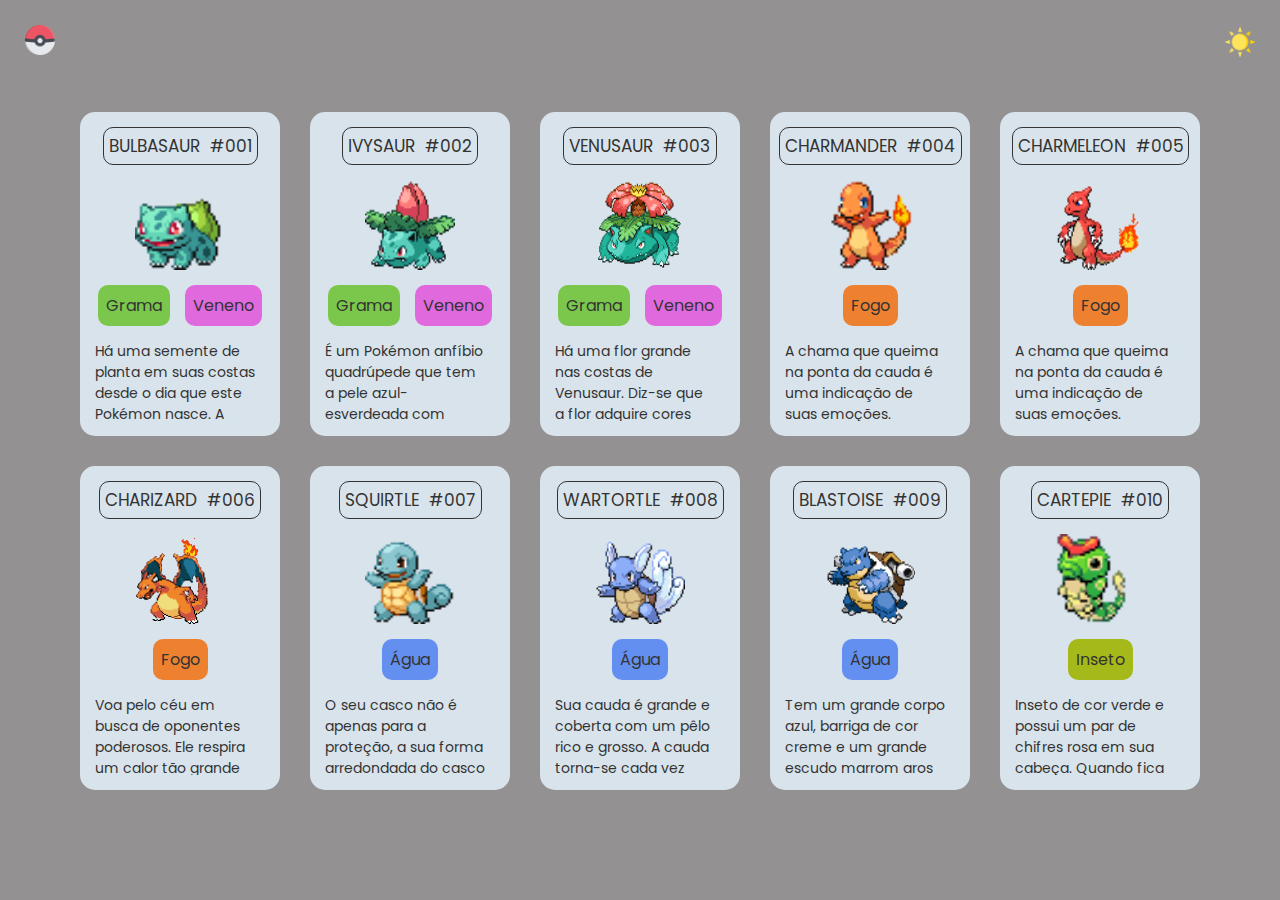
==== projeto-pokemon/index.html @ d2a410bd "Add files via upload" ====
<!DOCTYPE html>
<html lang="pt-br">

<head>
    <meta charset="UTF-8">
    <meta http-equiv="X-UA-Compatible" content="IE=edge">
    <meta name="viewport" content="width=device-width, initial-scale=1.0">
    <link rel="shortcut icon" href="src/imagens/pokedex.ico" type="image/x-icon">
    <!--ctrl + espaço para escolher o .ico-->
    <title>listagem Pokémon</title>
    <link rel="preconnect" href="https://fonts.googleapis.com">
    <link rel="preconnect" href="https://fonts.gstatic.com" crossorigin>
    <link href="https://fonts.googleapis.com/css2?family=Poppins:wght@300;500;800&display=swap" rel="stylesheet">
    
    <link rel="stylesheet" href="./src/css/reset.css"> <!--criei um link para o css-->
    <link rel="stylesheet" href="./src/css/estilos.css">
    <link rel="stylesheet" href="./src/css/scrollbar.css">
</head>

<body>
    <header>
        <a href="#"> <!--link que leva para outra pagina-->
            <img src="./src/imagens/pokeball.png" alt="pokebola" class="logo">
        </a>
        <button id="botao-alterar-tema">
            <img src="./src/imagens/sun.png" alt="imgem do sol" class="imagem-botao">
        </button>
    </header>
    <main>
        <ul class="listagem-pokemon"> <!--lista desordenada, e dentro tem as li-->
            <li class="cartao-pokemon">
                <div class="informacoes">
                    <span>Bulbasaur</span>
                    <span>#001</span>
                </div>

                <img src="./src/imagens/bulbasaur.gif" alt="bulbasaur" class="gif">

                <ul class="tipos">
                    <li class="tipo grama">Grama</li>
                    <li class="tipo veneno">Veneno</li>
                </ul>

                <p class="descricao">Há uma semente de planta em suas costas desde o dia que este Pokémon nasce. A
                    semente cresce lentamente.</p>
            </li>

            <li class="cartao-pokemon">
                <div class="informacoes">
                    <span>Ivysaur</span>
                    <span>#002</span>
                </div>

                <img src="./src/imagens/ivysaur.gif" alt="ivysaur" class="gif">

                <ul class="tipos">
                    <li class="tipo grama">Grama</li>
                    <li class="tipo veneno">Veneno</li>
                </ul>

                <p class="descricao">É um Pokémon anfíbio quadrúpede que tem a pele azul-esverdeada com manchas mais
                    escuras. Sua flor em suas costas cresce conforme à intensidade da luz do sol absorvida. Como a flor
                    cresce, Ivysaur perde a capacidade de ficar sobre as patas traseiras.</p>
            </li>

            <li class="cartao-pokemon">
                <div class="informacoes">
                    <span>Venusaur</span>
                    <span>#003</span>
                </div>

                <img src="./src/imagens/venusaur.gif" alt="venusaur" class="gif">

                <ul class="tipos">
                    <li class="tipo grama">Grama</li>
                    <li class="tipo veneno">Veneno</li>
                </ul>

                <p class="descricao">Há uma flor grande nas costas de Venusaur. Diz-se que a flor adquire cores vivas se
                    receber muita nutrição e luz solar.
                </p>

            <li class="cartao-pokemon">
                <div class="informacoes">
                    <span>Charmander</span>
                    <span>#004</span>
                </div>

                <img src="src/imagens/charmander.gif" alt="Charmander" class="gif">

                <ul class="tipos">
                    <li class="tipo fogo">Fogo</li>
                </ul>

                <p class="descricao">A chama que queima na ponta da cauda é uma indicação de suas emoções.</p>
            </li>

            <li class="cartao-pokemon">
                <div class="informacoes">
                    <span>Charmeleon</span>
                    <span>#005</span>
                </div>

                <img src="src/imagens/charmeleon.gif" alt="charmeleon" class="gif">

                <ul class="tipos">
                    <li class="tipo fogo">Fogo</li>
                </ul>

                <p class="descricao">A chama que queima na ponta da cauda é uma indicação de suas emoções.</p>
            </li>

            <li class="cartao-pokemon">
                <div class="informacoes">
                    <span>Charizard</span>
                    <span>#006</span>
                </div>

                <img src="src/imagens/charizard.gif" alt="charizard" class="gif">

                <ul class="tipos">
                    <li class="tipo fogo">Fogo</li>
                </ul>

                <p class="descricao">Voa pelo céu em busca de oponentes poderosos. Ele respira um calor tão grande que derrete qualquer
                    coisa.</p>
            </li>

            <li class="cartao-pokemon">
                <div class="informacoes">
                    <span>Squirtle</span>
                    <span>#007</span>
                </div>

                <img src="src/imagens/squirtle.gif" alt="squirtle" class="gif">

                <ul class="tipos">
                    <li class="tipo agua">Água</li>
                </ul>

                <p class="descricao">O seu casco não é apenas para a proteção, a sua forma arredondada do casco e as ranhuras em sua
                    superfície ajudam a minimizar a resistência na água, permitindo que este Pokémon nade em altas
                    velocidades.</p>
            </li>

            <li class="cartao-pokemon">
                <div class="informacoes">
                    <span>Wartortle</span>
                    <span>#008</span>
                </div>

                <img src="src/imagens/wartortle.gif" alt="wartortle" class="gif">

                <ul class="tipos">
                    <li class="tipo agua">Água</li>
                </ul>

                <p class="descricao">Sua cauda é grande e coberta com um pêlo rico e grosso. A cauda torna-se cada vez mais profunda na
                    cor à medida que Wartortle envelhece.</p>
            </li>

            <li class="cartao-pokemon">
                <div class="informacoes">
                    <span>Blastoise</span>
                    <span>#009</span>
                </div>

                <img src="src/imagens/blastoise.gif" alt="blastoise" class="gif">

                <ul class="tipos">
                    <li class="tipo agua">Água</li>
                </ul>

                <p class="descricao">Tem um grande corpo azul, barriga de cor creme e um grande escudo marrom aros de branco, com seus
                    canhões de água. É agora mais visivelmente mais volumoso do que suas evoluções anteriores.</p>
            </li>

            <li class="cartao-pokemon">
                <div class="informacoes">
                    <span>Cartepie</span>
                    <span>#010</span>
                </div>

                <img src="src/imagens/caterpie.gif" alt="caterpie" class="gif">

                <ul class="tipos">
                    <li class="tipo inseto">Inseto</li>
                </ul>

                <p class="descricao">Inseto de cor verde e possui um par de chifres rosa em sua cabeça. Quando fica com raiva é capaz de
                    soltar pequenas teias pegajosas pela boca. Investida; Teia de Aranha</p>
            </li>

        </ul>
    </main>
    <script src="./src/js/index.js"></script>
    
</body>

</html>
---- projeto-pokemon/src/css/estilos.css ----
body{
    font-family: 'poppins', sans-serif;
    max-width: 1280px;
    margin: 0 auto;
    background-color: #5e5b5bab;
    color: #333333;
}

body.modo-escuro{                           /*será ativado com o js*/
    background-color: #212121;
    color: #f5f5f5;
}

header{
    display: flex; /*coloca um do lado do outro*/
    justify-content: space-between; /*coloca um para cada lado*/
    padding: 25px;
}

header .logo,
header .imagem-botao{
    width: 30px;
    transition: 0.2s ease-in-out;
}

header #botao-alterar-tema{
    background: none;
    border: none;
}
/*psedo class/ hover= quando passar pór cima*/

header .logo:hover,
header .imagem-botao:hover,
main .cartao-pokemon:hover{
    transform: scale(1.05);
    cursor: pointer;
}

main{
    padding: 25px;
}

main .listagem-pokemon{
    display: flex;
    flex-wrap: wrap;
    gap: 30px;
    justify-content: center;
}

main .cartao-pokemon{
    background-color: #d8e3ec;
    width: 200px;
    padding: 15px;
    display: flex;
    flex-direction: column;
    align-items: center;
    gap: 15px;
    border-radius: 15px;
    transition: 0.2s ease-in-out;
}
main .cartao-pokemon:hover{
    background-color: #96d9d6;
}

.modo-escuro .cartao-pokemon{
    background-color: #a8a8a8;
}

main .cartao-pokemon .informacoes{
    display: flex;
    justify-content: space-between;
    border: 1px solid #333333;
    border-radius: 10px;
}
main .cartao-pokemon .informacoes span{
    padding: 5px;
    text-transform: uppercase;
    font-size: 17px;
}

main .cartao-pokemon .gif{
    width: 90px;
    height: 90px;
}

main .cartao-pokemon .tipos{
    display:flex;
    gap: 15px;
}

main .cartao-pokemon .tipo{
    padding: 8px;
    border-radius: 10px;
}

.grama{
    background-color: #7ac74c;
}
.veneno{
    background-color: #df67ddfb;
}
.fogo{
    background-color: #ee8130;
}
.agua{
    background-color: #6390f0;
}
.inseto{
    background-color: #a6b91a;
}

main .descricao{
    max-height: 80px;
    overflow-y:scroll;
    font-size: 14px;
    padding-right: 10px;     /* espaçamento para a direita */
    
}
---- projeto-pokemon/src/css/scrollbar.css ----
*::-webkit-scrollbar{
    width: 12px;
}

*::-webkit-scrollbar-track{
    background-color: #f1e9e9;
}
*::-webkit-scrollbar-thumb{
    background-color: #582965;
    border-radius: 10px;
    border: 3px solid #ffffff;
}
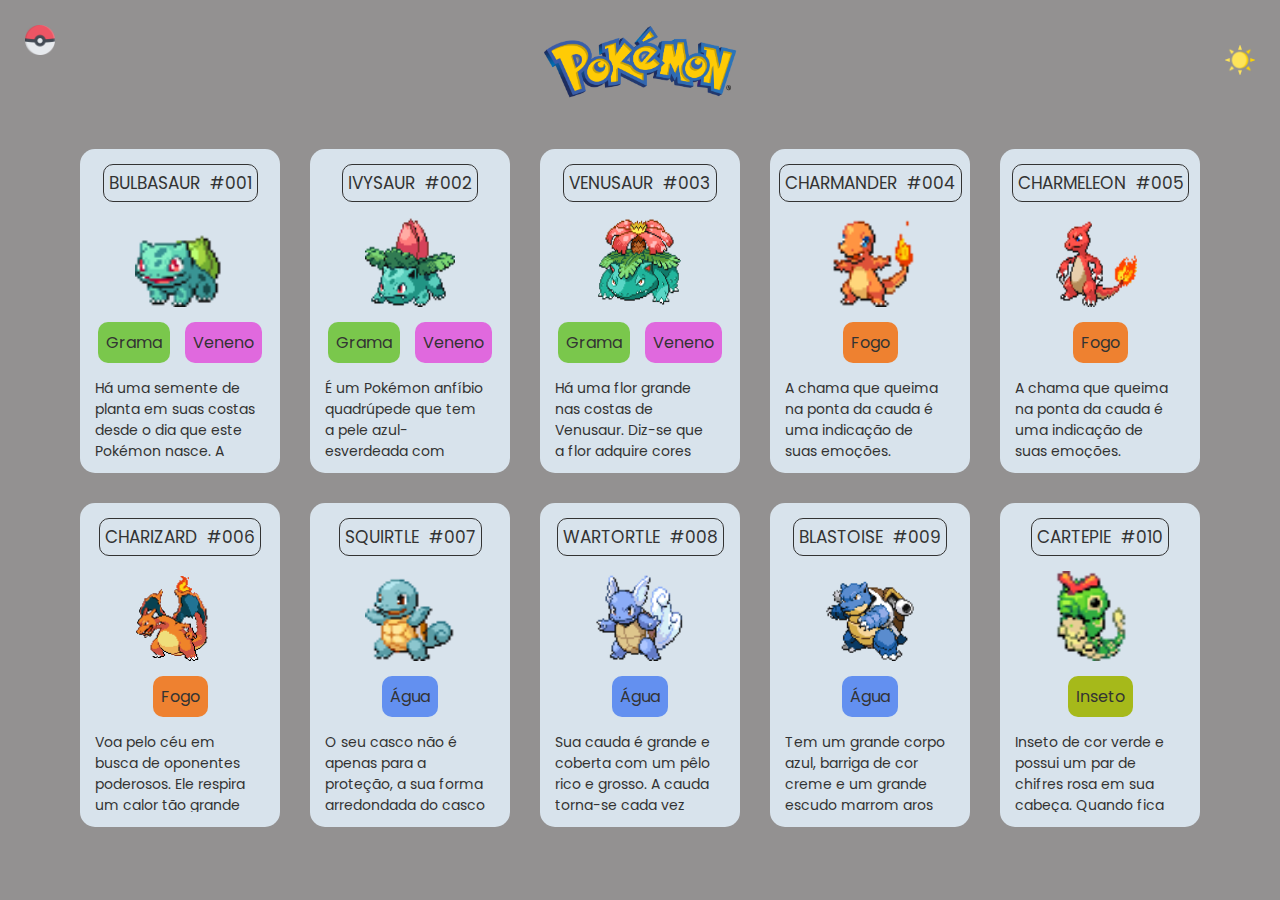
==== commit 756265a6: "add a logo" ====
--- a/projeto-pokemon/index.html
+++ b/projeto-pokemon/index.html
@@ -7,7 +7,7 @@
     <meta name="viewport" content="width=device-width, initial-scale=1.0">
     <link rel="shortcut icon" href="src/imagens/pokedex.ico" type="image/x-icon">
     <!--ctrl + espaço para escolher o .ico-->
-    <title>listagem Pokémon</title>
+    <title>Listagem Pokémon</title>
     <link rel="preconnect" href="https://fonts.googleapis.com">
     <link rel="preconnect" href="https://fonts.gstatic.com" crossorigin>
     <link href="https://fonts.googleapis.com/css2?family=Poppins:wght@300;500;800&display=swap" rel="stylesheet">
@@ -22,6 +22,7 @@
         <a href="#"> <!--link que leva para outra pagina-->
             <img src="./src/imagens/pokeball.png" alt="pokebola" class="logo">
         </a>
+        <img src="./src/imagens/pokemon.png" alt="logo-pokemon" class="logo-pokemon">
         <button id="botao-alterar-tema">
             <img src="./src/imagens/sun.png" alt="imgem do sol" class="imagem-botao">
         </button>
--- a/projeto-pokemon/src/css/estilos.css
+++ b/projeto-pokemon/src/css/estilos.css
@@ -1,22 +1,25 @@
 body{
-    font-family: 'poppins', sans-serif;
+    font-family: 'poppins', sans-serif; 
     max-width: 1280px;
     margin: 0 auto;
     background-color: #5e5b5bab;
     color: #333333;
 }
 
-body.modo-escuro{                           /*será ativado com o js*/
+body.modo-escuro{ /*será ativado com o js*/
     background-color: #212121;
     color: #f5f5f5;
 }
 
 header{
     display: flex; /*coloca um do lado do outro*/
-    justify-content: space-between; /*coloca um para cada lado*/
+    justify-content: space-between; /*Distribui e alinha os elementos filhos ao longo de todo o espaço do eixo principal, de modo que ocupem todo o espaço livre de forma uniforme.*/
     padding: 25px;
 }
-
+header .logo-pokemon{
+    width: 200px;
+    transition: 0.2s ease-in-out;
+}
 header .logo,
 header .imagem-botao{
     width: 30px;
@@ -30,6 +33,7 @@
 /*psedo class/ hover= quando passar pór cima*/
 
 header .logo:hover,
+header .logo-pokemon:hover,
 header .imagem-botao:hover,
 main .cartao-pokemon:hover{
     transform: scale(1.05);
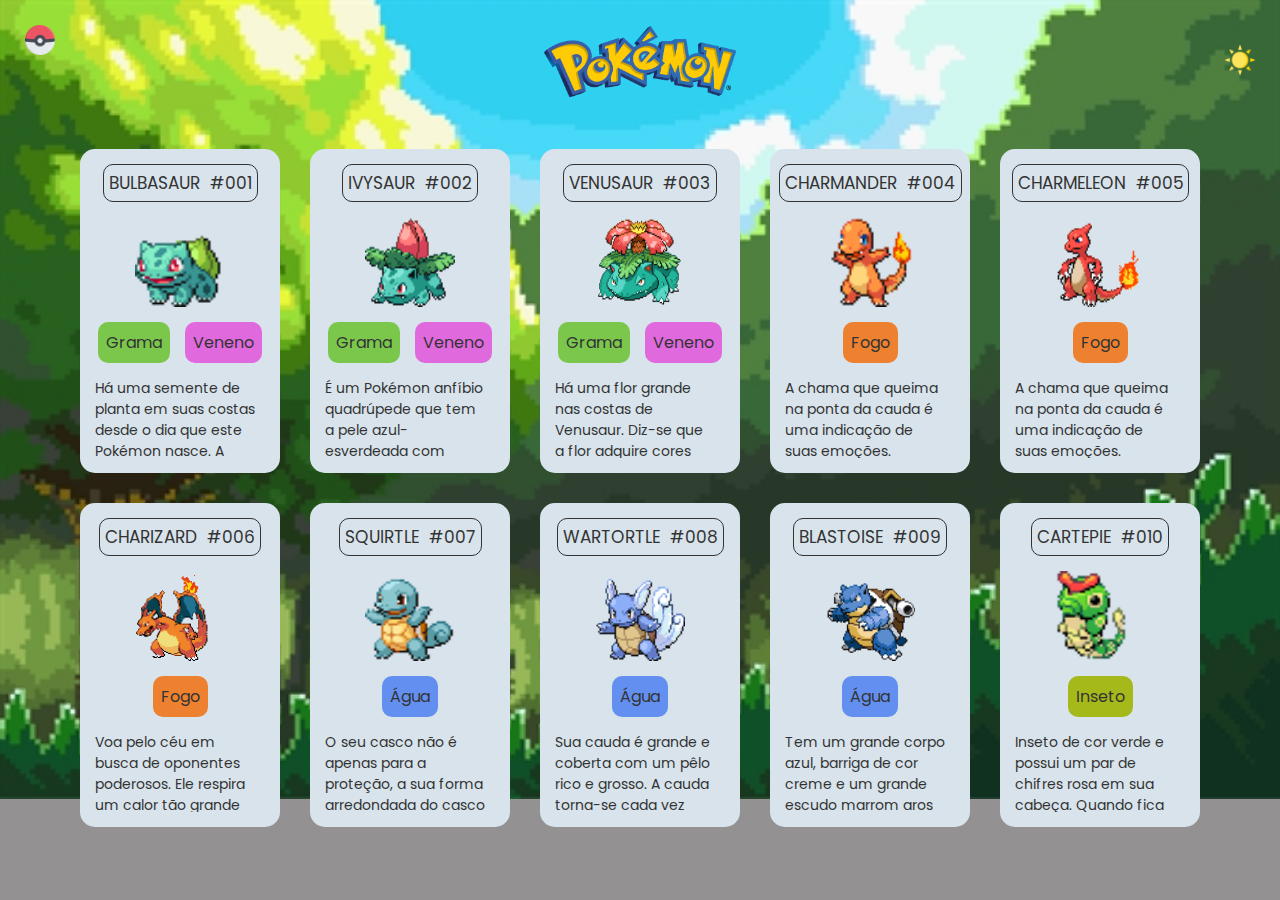
==== commit 79a39bf5: "Add files via upload" ====
--- a/projeto-pokemon/index.html
+++ b/projeto-pokemon/index.html
@@ -42,8 +42,7 @@
                     <li class="tipo veneno">Veneno</li>
                 </ul>
 
-                <p class="descricao">Há uma semente de planta em suas costas desde o dia que este Pokémon nasce. A
-                    semente cresce lentamente.</p>
+                <p class="descricao">Há uma semente de planta em suas costas desde o dia que este Pokémon nasce. A semente cresce lentamente.</p>
             </li>
 
             <li class="cartao-pokemon">
--- a/projeto-pokemon/src/css/estilos.css
+++ b/projeto-pokemon/src/css/estilos.css
@@ -3,11 +3,17 @@
     max-width: 1280px;
     margin: 0 auto;
     background-color: #5e5b5bab;
+    background-image: url(../imagens/dia.jpg);
+    background-repeat: no-repeat;
+    background-size: contain;
     color: #333333;
 }
 
 body.modo-escuro{ /*será ativado com o js*/
     background-color: #212121;
+    background-image: url(../imagens/noite.png);
+    background-repeat: no-repeat;
+    background-size: cover;
     color: #f5f5f5;
 }
 
@@ -27,11 +33,11 @@
 }
 
 header #botao-alterar-tema{
+    /*remover fundo da imagem do sol*/
     background: none;
     border: none;
 }
 /*psedo class/ hover= quando passar pór cima*/
-
 header .logo:hover,
 header .logo-pokemon:hover,
 header .imagem-botao:hover,
@@ -118,5 +124,32 @@
     overflow-y:scroll;
     font-size: 14px;
     padding-right: 10px;     /* espaçamento para a direita */
+}
+<<<<<<< HEAD
+
+
+@media (min-width:768px) and (max-width:1023px){
+    body{ 
+        background-size: contain;
+        background-color: #103120;
+    }
     
-}+    body.modo-escuro{
+        background-color: #001018;
+        background-size: contain;
+}
+}
+
+@media screen and (max-width:767px) {
+    body{ 
+        background-size: contain;
+        background-color: #103120;
+    }
+    
+    body.modo-escuro{
+        background-color: #001018;
+        background-size: contain;
+}
+}
+=======
+>>>>>>> a6bfe6f59aab2f9666d79da7d545092cd656b854
